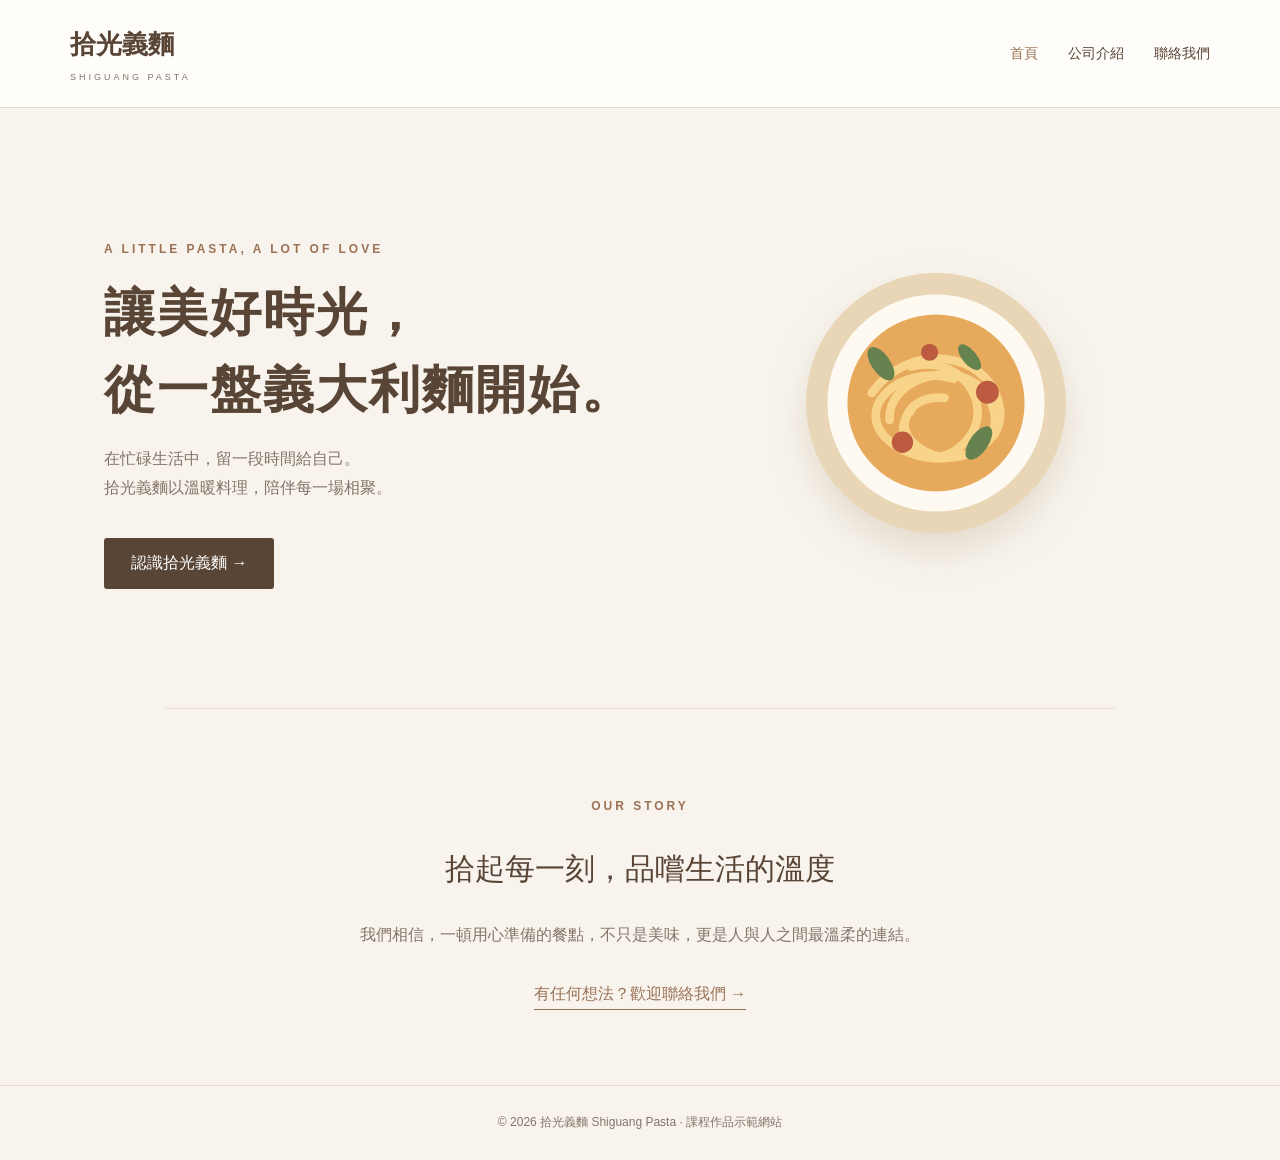
==== index.html @ df7832b5 "Add files via upload" ====
<!doctype html>
<html lang="zh-Hant">
<head>
  <meta charset="UTF-8">
  <meta name="viewport" content="width=device-width, initial-scale=1">
  <meta name="description" content="拾光義麵，以一盤義大利麵收藏日常的美好時光。">
  <title>拾光義麵｜首頁</title>
  <link rel="stylesheet" href="style.css">
</head>
<body>
  <header class="site-header">
    <a class="brand" href="index.html">拾光義麵 <span>SHIGUANG PASTA</span></a>
    <nav aria-label="主選單">
      <a class="active" href="index.html">首頁</a>
      <a href="about.html">公司介紹</a>
      <a href="contact.html">聯絡我們</a>
    </nav>
  </header>
  <main>
    <section class="hero">
      <div class="hero-content">
        <p class="eyebrow">A LITTLE PASTA, A LOT OF LOVE</p>
        <h1>讓美好時光，<br>從一盤義大利麵開始。</h1>
        <p>在忙碌生活中，留一段時間給自己。<br>拾光義麵以溫暖料理，陪伴每一場相聚。</p>
        <a class="button" href="about.html">認識拾光義麵 →</a>
      </div>
      <div class="hero-art" role="img" aria-label="義大利麵與香草的插畫">
        <svg viewBox="0 0 420 420" xmlns="http://www.w3.org/2000/svg" aria-hidden="true">
          <circle cx="210" cy="210" r="182" fill="#e9d6b7"/>
          <circle cx="210" cy="210" r="152" fill="#fffaf1"/>
          <circle cx="210" cy="210" r="124" fill="#e7a95c"/>
          <g fill="none" stroke="#f8d48a" stroke-width="12" stroke-linecap="round">
            <path d="M120 196c50-72 164-61 179 19 12 66-92 96-151 51-60-46 11-112 87-90"/>
            <path d="M145 234c-4-60 99-90 136-35 43 64-42 113-97 72-37-27-12-74 38-68"/>
            <path d="M175 159c75-20 130 68 64 116-45 33-99-17-63-56"/>
          </g>
          <g fill="#66824e"><ellipse cx="133" cy="155" rx="13" ry="27" transform="rotate(-35 133 155)"/><ellipse cx="270" cy="266" rx="13" ry="27" transform="rotate(35 270 266)"/><ellipse cx="257" cy="146" rx="10" ry="22" transform="rotate(-40 257 146)"/></g>
          <g fill="#bd5b40"><circle cx="163" cy="265" r="15"/><circle cx="282" cy="195" r="16"/><circle cx="201" cy="139" r="12"/></g>
        </svg>
      </div>
    </section>
    <section class="intro container">
      <p class="eyebrow">OUR STORY</p>
      <h2>拾起每一刻，品嚐生活的溫度</h2>
      <p>我們相信，一頓用心準備的餐點，不只是美味，更是人與人之間最溫柔的連結。</p>
      <a class="text-link" href="contact.html">有任何想法？歡迎聯絡我們 →</a>
    </section>
  </main>
  <footer>© 2026 拾光義麵 Shiguang Pasta · 課程作品示範網站</footer>
</body>
</html>
---- style.css ----
:root{--cream:#f8f4ed;--paper:#fffdf9;--brown:#594536;--muted:#857468;--accent:#9b7256;--line:#e7dbcd}*{box-sizing:border-box}body{margin:0;background:var(--cream);color:var(--brown);font-family:Arial,"Noto Sans TC","Microsoft JhengHei",sans-serif;line-height:1.8}a{color:inherit;text-decoration:none}.site-header{display:flex;justify-content:space-between;align-items:center;gap:20px;padding:22px max(5%,calc((100% - 1140px)/2));background:var(--paper);border-bottom:1px solid var(--line)}.brand{font-family:Georgia,serif;font-size:26px;font-weight:700;white-space:nowrap}.brand span{display:block;font-family:Arial,sans-serif;letter-spacing:3px;font-size:9px;font-weight:400;color:var(--muted)}nav{display:flex;gap:30px;font-size:14px}nav a:hover,nav a.active,.text-link{color:var(--accent)}.hero{max-width:1200px;margin:auto;min-height:600px;padding:85px 5%;display:grid;grid-template-columns:1.15fr 1fr;gap:40px;align-items:center}.eyebrow{font-size:12px;letter-spacing:3px;color:var(--accent);font-weight:bold}.hero h1{font-family:Georgia,"Noto Serif TC",serif;font-size:clamp(34px,4vw,55px);line-height:1.5;letter-spacing:2px;margin:15px 0}.hero p:not(.eyebrow){color:var(--muted)}.hero-art{max-width:420px;margin:auto;filter:drop-shadow(0 18px 18px #bca88e55)}.hero-art svg{width:100%}.button{display:inline-block;margin-top:20px;background:var(--brown);color:white;padding:11px 27px;border-radius:3px}.button:hover{background:var(--accent)}.container{max-width:950px;margin:auto;padding:75px 24px}.intro{text-align:center;border-top:1px solid var(--line)}h2{font-family:Georgia,"Noto Serif TC",serif;font-size:30px;font-weight:500}.intro>p:not(.eyebrow){color:var(--muted)}.text-link{display:inline-block;margin-top:14px;border-bottom:1px solid var(--accent)}footer{text-align:center;font-size:12px;color:var(--muted);padding:26px;border-top:1px solid var(--line)}.page-hero{text-align:center;padding:85px 20px 55px}.page-hero h1{font-size:40px;margin:8px}.content-card{max-width:850px;margin:0 auto 85px;background:var(--paper);border:1px solid var(--line);padding:45px;border-radius:8px}.content-card p{color:var(--muted)}.form-grid{display:grid;grid-template-columns:1fr 1fr;gap:18px}.field{display:flex;flex-direction:column;gap:6px;margin-bottom:18px}.field.full{grid-column:1/-1}label{font-weight:600;font-size:14px}input,textarea{width:100%;padding:12px;border:1px solid #d9c9b9;border-radius:4px;font:inherit;background:#fff}textarea{min-height:150px;resize:vertical}.note{font-size:13px;color:var(--muted)}#status{margin-top:14px;font-weight:600}@media(max-width:700px){.site-header{flex-direction:column;padding:18px}.brand{text-align:center}nav{gap:18px}.hero{grid-template-columns:1fr;padding:60px 24px;text-align:center;min-height:0}.hero-art{max-width:290px}.content-card{margin:0 18px 55px;padding:24px}.form-grid{grid-template-columns:1fr}.page-hero{padding:55px 20px 35px}}
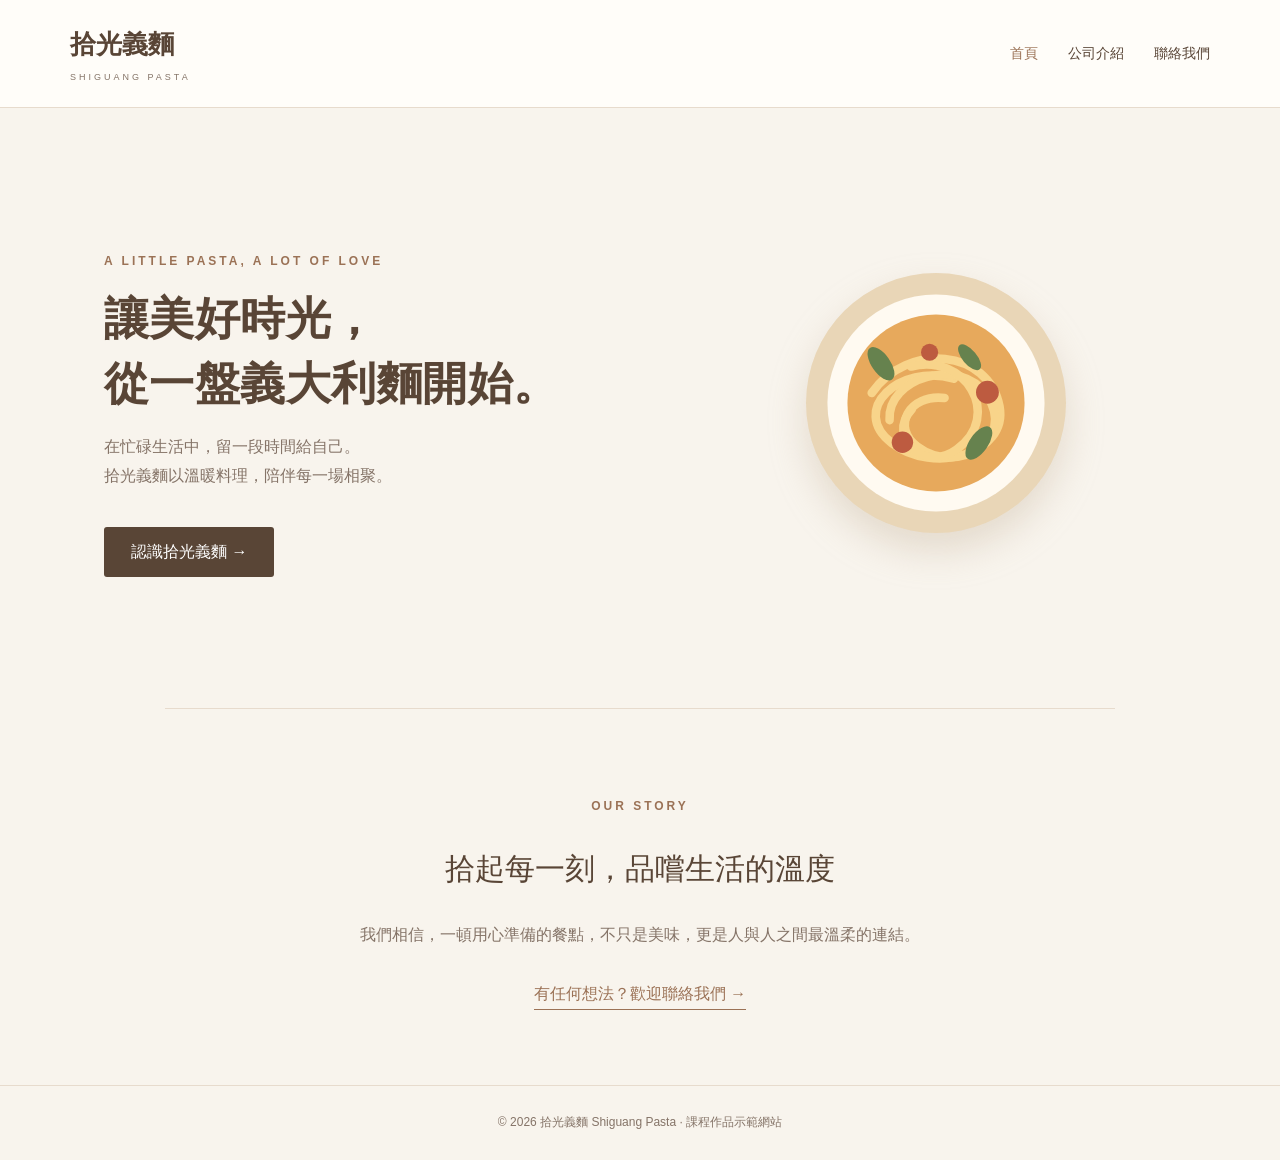
==== commit 65d9f6b8: "Update index.html" ====
--- a/index.html
+++ b/index.html
@@ -6,6 +6,16 @@
   <meta name="description" content="拾光義麵，以一盤義大利麵收藏日常的美好時光。">
   <title>拾光義麵｜首頁</title>
   <link rel="stylesheet" href="style.css">
+  
+<style>
+  /* 首頁大標題調整 */
+  .hero-content h1 {
+    font-size: clamp(32px, 3.5vw, 54px);
+    line-height: 1.45;
+    letter-spacing: 0.01em;
+  }
+</style>
+
 </head>
 <body>
   <header class="site-header">
--- a/style.css
+++ b/style.css
@@ -1 +1,3 @@
 :root{--cream:#f8f4ed;--paper:#fffdf9;--brown:#594536;--muted:#857468;--accent:#9b7256;--line:#e7dbcd}*{box-sizing:border-box}body{margin:0;background:var(--cream);color:var(--brown);font-family:Arial,"Noto Sans TC","Microsoft JhengHei",sans-serif;line-height:1.8}a{color:inherit;text-decoration:none}.site-header{display:flex;justify-content:space-between;align-items:center;gap:20px;padding:22px max(5%,calc((100% - 1140px)/2));background:var(--paper);border-bottom:1px solid var(--line)}.brand{font-family:Georgia,serif;font-size:26px;font-weight:700;white-space:nowrap}.brand span{display:block;font-family:Arial,sans-serif;letter-spacing:3px;font-size:9px;font-weight:400;color:var(--muted)}nav{display:flex;gap:30px;font-size:14px}nav a:hover,nav a.active,.text-link{color:var(--accent)}.hero{max-width:1200px;margin:auto;min-height:600px;padding:85px 5%;display:grid;grid-template-columns:1.15fr 1fr;gap:40px;align-items:center}.eyebrow{font-size:12px;letter-spacing:3px;color:var(--accent);font-weight:bold}.hero h1{font-family:Georgia,"Noto Serif TC",serif;font-size:clamp(34px,4vw,55px);line-height:1.5;letter-spacing:2px;margin:15px 0}.hero p:not(.eyebrow){color:var(--muted)}.hero-art{max-width:420px;margin:auto;filter:drop-shadow(0 18px 18px #bca88e55)}.hero-art svg{width:100%}.button{display:inline-block;margin-top:20px;background:var(--brown);color:white;padding:11px 27px;border-radius:3px}.button:hover{background:var(--accent)}.container{max-width:950px;margin:auto;padding:75px 24px}.intro{text-align:center;border-top:1px solid var(--line)}h2{font-family:Georgia,"Noto Serif TC",serif;font-size:30px;font-weight:500}.intro>p:not(.eyebrow){color:var(--muted)}.text-link{display:inline-block;margin-top:14px;border-bottom:1px solid var(--accent)}footer{text-align:center;font-size:12px;color:var(--muted);padding:26px;border-top:1px solid var(--line)}.page-hero{text-align:center;padding:85px 20px 55px}.page-hero h1{font-size:40px;margin:8px}.content-card{max-width:850px;margin:0 auto 85px;background:var(--paper);border:1px solid var(--line);padding:45px;border-radius:8px}.content-card p{color:var(--muted)}.form-grid{display:grid;grid-template-columns:1fr 1fr;gap:18px}.field{display:flex;flex-direction:column;gap:6px;margin-bottom:18px}.field.full{grid-column:1/-1}label{font-weight:600;font-size:14px}input,textarea{width:100%;padding:12px;border:1px solid #d9c9b9;border-radius:4px;font:inherit;background:#fff}textarea{min-height:150px;resize:vertical}.note{font-size:13px;color:var(--muted)}#status{margin-top:14px;font-weight:600}@media(max-width:700px){.site-header{flex-direction:column;padding:18px}.brand{text-align:center}nav{gap:18px}.hero{grid-template-columns:1fr;padding:60px 24px;text-align:center;min-height:0}.hero-art{max-width:290px}.content-card{margin:0 18px 55px;padding:24px}.form-grid{grid-template-columns:1fr}.page-hero{padding:55px 20px 35px}}
+/* 公司介紹與聯絡頁補充樣式 */
+.page-hero>p:not(.eyebrow){color:var(--muted);margin:0 auto;max-width:650px}.story-divider{height:1px;background:var(--line);margin:36px 0}.values-grid{display:grid;grid-template-columns:repeat(3,minmax(0,1fr));gap:20px;margin:25px 0}.value-item{background:var(--cream);padding:22px;border-radius:6px}.value-number{font-family:Georgia,serif;font-size:24px;color:var(--accent)}.value-item h3{font-size:18px;margin:8px 0}.value-item p{font-size:14px;margin:0}.about-cta{text-align:center;padding-top:22px}.about-cta .button{margin-top:5px}.required{color:#a24e3c}.submit-button{font:inherit;border:0;cursor:pointer}.submit-button:focus-visible,a:focus-visible,input:focus-visible,textarea:focus-visible{outline:3px solid #b78b69;outline-offset:3px}#form-hint{margin-top:18px}@media(max-width:700px){.values-grid{grid-template-columns:1fr}}
